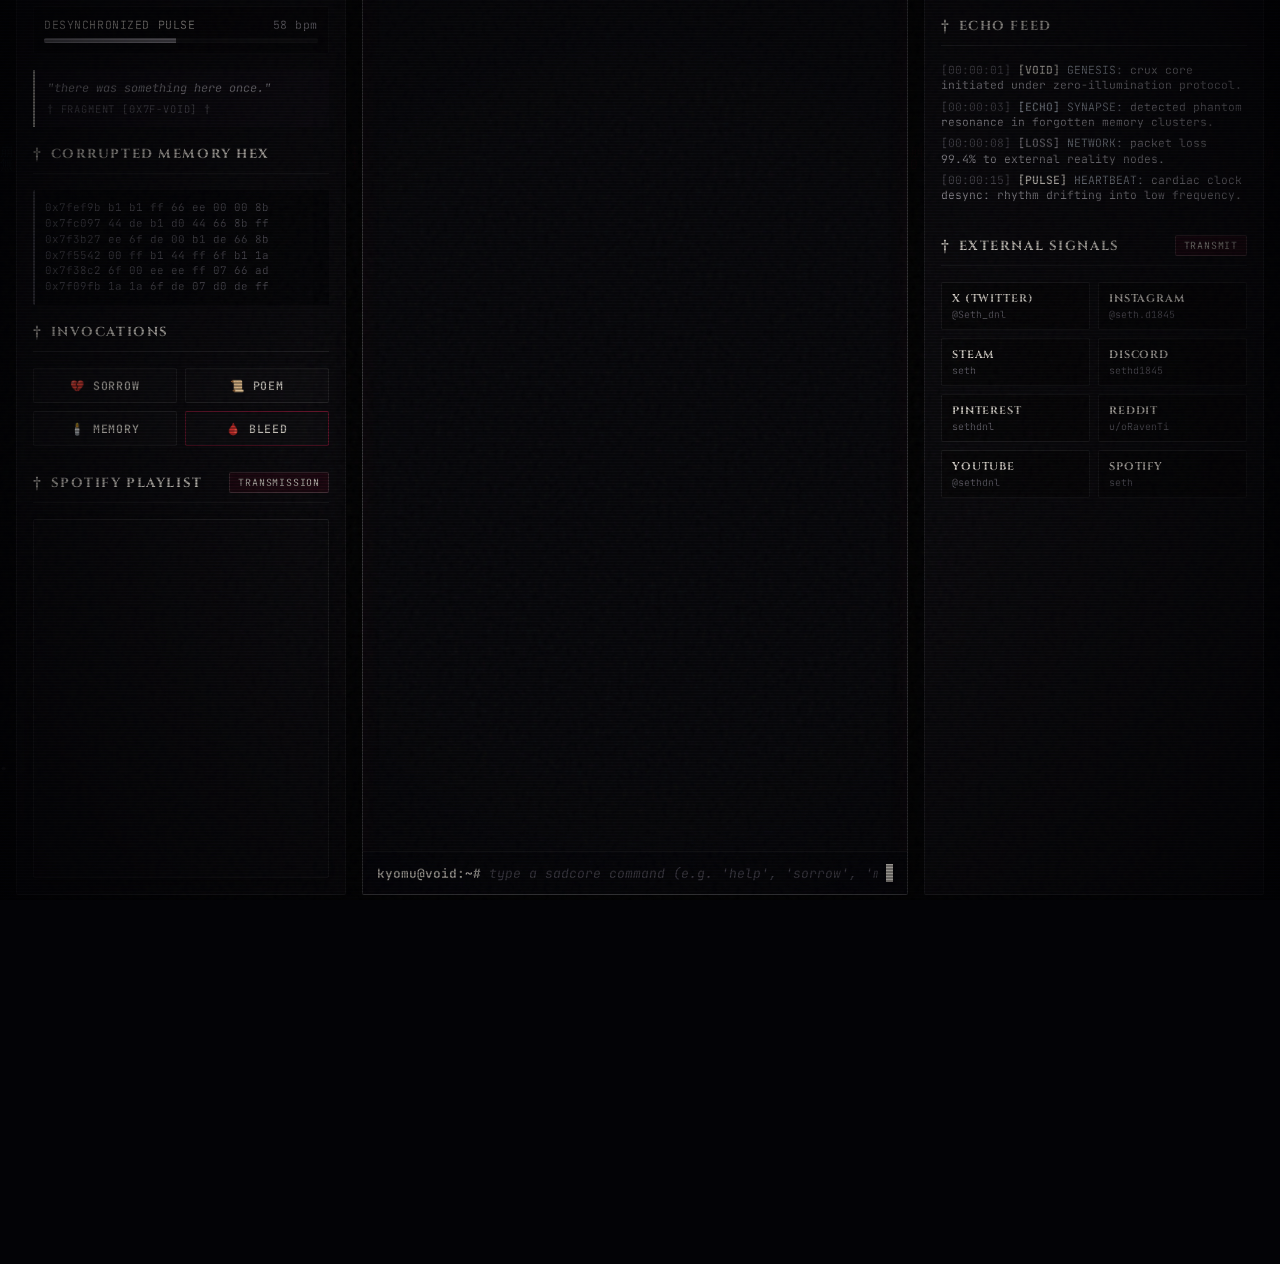
==== index.html @ 068c8fa4 "Initial commit" ====
<!DOCTYPE html>
<html lang="en">
<head>
  <meta charset="UTF-8">
  <meta name="viewport" content="width=device-width, initial-scale=1.0">
  <meta name="description" content="crux_kyomu.sys - darkcore / sadcore cybernetic terminal & desolation telemetry">
  <meta name="keywords" content="crux_kyomu, darkcore, sadcore, cybernihilism, webcore, gothic terminal, void system">
  <meta name="author" content="Crux Kyomu Void Syndicate">
  <title>† CRUX_KYOMU.SYS // VOID_SECTOR †</title>
  <link rel="stylesheet" href="./assets/css/main.css">
  <link rel="icon" href="./assets/images/crux_sigil.svg" type="image/svg+xml">
</head>
<body>
  <!-- Darkcore Grain & CRT Scanline Overlays -->
  <div class="grain-overlay"></div>
  <div class="scanlines"></div>

  <!-- Ambient Sadcore Canvas Particles -->
  <canvas id="bg-canvas"></canvas>

  <div class="app-container">
    <!-- Header HUD -->
    <header class="sys-header bleed-border">
      <div class="brand-section">
        <div style="width: 38px; height: 38px; display: flex; align-items: center; justify-content: center;">
          <img src="./assets/images/crux_sigil.svg" alt="Crux Sigil" style="width: 100%; height: 100%; filter: drop-shadow(0 0 8px rgba(255,26,83,0.5));">
        </div>
        <div>
          <h1 class="sys-logo-glitch chromatic-text">
            <span class="accent">CRUX</span>_<span style="color:var(--bone-white)">KYOMU</span>.SYS
            <span class="sub-tag">「虚無と崩壊」</span>
          </h1>
        </div>
        <span class="sys-badge">DESOLATION PROTOCOL • CLASS-4</span>
      </div>

      <div class="header-status-panel">
        <div class="status-item">
          <span class="status-label">TIME STREAM</span>
          <span class="status-val" id="sys-clock">2026-09-26 00:00:00 utc [dec-void]</span>
        </div>
        <div class="status-item">
          <span class="status-label">VESSEL STATE</span>
          <span class="status-val" style="color: var(--crimson-bright)">irreversible decay</span>
        </div>
        <div class="theme-switcher">
          <button class="theme-btn active" data-theme="noir">NOIR</button>
          <button class="theme-btn" data-theme="crimson">CRIMSON</button>
          <button class="theme-btn" data-theme="ghost">GHOST</button>
          <button class="theme-btn" data-theme="abyss">ABYSS</button>
          <button class="theme-btn" id="ambient-toggle-btn">🕯️ DRONE: OFF</button>
        </div>
      </div>
    </header>

    <!-- Main Dashboard Grid -->
    <main class="main-grid">
      <!-- Left Panel: Melancholy Gauges & Memory Fragment -->
      <aside class="hud-panel">
        <div class="panel-header">
          <h2 class="panel-title"><span class="crux-icon">†</span> GRIEF & DECAY TELEMETRY</h2>
          <span class="status-label" style="color: var(--crimson-bright)">LIVE</span>
        </div>

        <div class="subsystem-list">
          <div class="subsystem-card">
            <div class="subsystem-meta">
              <span style="color:var(--bone-white)">SORROW INDEX</span>
              <span id="val-sorrow-index" style="color: var(--crimson-bright)">95.4%</span>
            </div>
            <div class="bar-container">
              <div class="bar-fill" style="width: 95.4%;"></div>
            </div>
          </div>

          <div class="subsystem-card">
            <div class="subsystem-meta">
              <span style="color:var(--bone-white)">ENTROPY DECAY RATE</span>
              <span id="val-decay-rate" style="color: var(--ghost-cyan)">0.048 Δ/s</span>
            </div>
            <div class="bar-container">
              <div class="bar-fill" style="width: 68%; background: var(--ghost-cyan);"></div>
            </div>
          </div>

          <div class="subsystem-card">
            <div class="subsystem-meta">
              <span style="color:var(--bone-white)">DESYNCHRONIZED PULSE</span>
              <span id="val-pulse" style="color: var(--faded-rose)">58 bpm</span>
            </div>
            <div class="bar-container">
              <div class="bar-fill" style="width: 48%; background: var(--faded-rose);"></div>
            </div>
          </div>
        </div>

        <div class="memory-fragment">
          <p>"there was something here once."</p>
          <span class="author">† FRAGMENT [0X7F-VOID] †</span>
        </div>

        <div class="panel-header">
          <h2 class="panel-title"><span class="crux-icon">†</span> CORRUPTED MEMORY HEX</h2>
        </div>
        <div class="hex-monitor" id="hex-stream">
          0x7f0120  00 ad de ad  66 00 1a 07<br>
          0x7f0128  b1 ee d0 44  ff 8b 00 00<br>
          0x7f0130  6f 07 de ad  00 00 1a ff
        </div>

        <div class="panel-header">
          <h2 class="panel-title"><span class="crux-icon">†</span> INVOCATIONS</h2>
        </div>
        <div class="action-grid">
          <button class="sys-button action-btn" data-action="sorrow">💔 SORROW</button>
          <button class="sys-button action-btn" data-action="poem">📜 POEM</button>
          <button class="sys-button action-btn" data-action="memory">🕯️ MEMORY</button>
          <button class="sys-button action-btn danger" data-action="bleed">🩸 BLEED</button>
        </div>

        <div class="panel-header" style="margin-top: 10px;">
          <h2 class="panel-title"><span class="crux-icon">†</span> SPOTIFY PLAYLIST</h2>
          <span class="sys-badge" style="font-size:0.62rem;">TRANSMISSION</span>
        </div>
        <div class="spotify-embed-container">
          <iframe 
            data-testid="embed-iframe" 
            style="border-radius:12px" 
            src="https://open.spotify.com/embed/playlist/5Tnhswyzsaw82p5qM2ZqtW?utm_source=generator&si=43b4b83bb3964f24" 
            width="100%" 
            height="352" 
            frameBorder="0" 
            allowfullscreen="" 
            allow="autoplay; clipboard-write; encrypted-media; fullscreen; picture-in-picture" 
            loading="lazy">
          </iframe>
        </div>
      </aside>

      <!-- Center Panel: Terminal Window -->
      <section class="hud-panel" style="padding: 0; background: transparent; border: none;">
        <div class="terminal-window">
          <div class="terminal-header">
            <div class="terminal-title">
              <span style="color: var(--crimson-bright)">†</span> CRUX_KYOMU_CLI // SADCORE TERMINAL SESSION [TTY:0]
            </div>
            <div class="terminal-controls">
              <span class="terminal-dot red"></span>
              <span class="terminal-dot yellow"></span>
              <span class="terminal-dot green"></span>
            </div>
          </div>

          <div class="terminal-body" id="terminal-output">
            <!-- Populated dynamically by terminal.js -->
          </div>

          <div class="terminal-input-row">
            <span class="terminal-prompt">kyomu@void:~#</span>
            <input type="text" id="terminal-cmd-input" class="terminal-input" placeholder="type a sadcore command (e.g. 'help', 'sorrow', 'memory', 'poem', 'bleed', 'kyomu')..." autocomplete="off" autofocus>
            <span class="cursor-sad"></span>
          </div>
        </div>
      </section>

      <!-- Right Panel: Desolate Nodes & Event Stream -->
      <aside class="hud-panel">
        <div class="panel-header">
          <h2 class="panel-title"><span class="crux-icon">†</span> ISOLATED NODES</h2>
          <span class="sys-badge" style="font-size:0.62rem;">DEAD LINKS</span>
        </div>

        <div style="font-size: 0.74rem; display: flex; flex-direction: column; gap: 8px;">
          <div style="display:flex; justify-content:space-between; align-items:center; border-bottom:1px solid rgba(255,255,255,0.04); padding-bottom:4px;">
            <span>tokyo-shibuya-abyss</span>
            <span style="color:var(--text-muted); font-weight:600">timeout [lost]</span>
          </div>
          <div style="display:flex; justify-content:space-between; align-items:center; border-bottom:1px solid rgba(255,255,255,0.04); padding-bottom:4px;">
            <span>neo-kyoto-ruins</span>
            <span style="color:var(--crimson-bright); font-weight:600">corrupted</span>
          </div>
          <div style="display:flex; justify-content:space-between; align-items:center; border-bottom:1px solid rgba(255,255,255,0.04); padding-bottom:4px;">
            <span>orbital-crux-grave</span>
            <span style="color:var(--decay-gray); font-weight:600">silent</span>
          </div>
          <div style="display:flex; justify-content:space-between; align-items:center;">
            <span>abyssal-heart-0</span>
            <span style="color:var(--faded-rose); font-weight:600">isolated [0 bpm]</span>
          </div>
        </div>

        <div class="panel-header" style="margin-top: 10px;">
          <h2 class="panel-title"><span class="crux-icon">†</span> ECHO FEED</h2>
        </div>
        <div id="log-feed" style="max-height: 180px; overflow-y: auto; display: flex; flex-direction: column;">
          <!-- Populated by logs.js -->
        </div>

        <div class="panel-header" style="margin-top: 10px;">
          <h2 class="panel-title"><span class="crux-icon">†</span> EXTERNAL SIGNALS</h2>
          <span class="sys-badge" style="font-size:0.62rem;">TRANSMIT</span>
        </div>
        <div class="social-links-grid">
          <a href="https://x.com/Seth_dnl" target="_blank" rel="noopener noreferrer" class="social-link-item">
            <span class="social-name">X (TWITTER)</span>
            <span class="social-handle">@Seth_dnl</span>
          </a>
          <a href="https://www.instagram.com/seth.d1845/" target="_blank" rel="noopener noreferrer" class="social-link-item">
            <span class="social-name">INSTAGRAM</span>
            <span class="social-handle">@seth.d1845</span>
          </a>
          <a href="https://steamcommunity.com/id/sethdnl/" target="_blank" rel="noopener noreferrer" class="social-link-item">
            <span class="social-name">STEAM</span>
            <span class="social-handle">seth</span>
          </a>
          <a href="https://discord.com/users/997465885503672370" target="_blank" rel="noopener noreferrer" class="social-link-item">
            <span class="social-name">DISCORD</span>
            <span class="social-handle">sethd1845</span>
          </a>
          <a href="https://pinterest.com/sethdnl" target="_blank" rel="noopener noreferrer" class="social-link-item">
            <span class="social-name">PINTEREST</span>
            <span class="social-handle">sethdnl</span>
          </a>
          <a href="https://www.reddit.com/user/oRavenTi/" target="_blank" rel="noopener noreferrer" class="social-link-item">
            <span class="social-name">REDDIT</span>
            <span class="social-handle">u/oRavenTi</span>
          </a>
          <a href="https://www.youtube.com/@sethdnl" target="_blank" rel="noopener noreferrer" class="social-link-item">
            <span class="social-name">YOUTUBE</span>
            <span class="social-handle">@sethdnl</span>
          </a>
          <a href="https://open.spotify.com/user/12157827613?si=49e9026c6cba41d1" target="_blank" rel="noopener noreferrer" class="social-link-item">
            <span class="social-name">SPOTIFY</span>
            <span class="social-handle">seth</span>
          </a>
        </div>
      </aside>
    </main>

    <!-- Footer -->
    <footer class="sys-footer">
      <div>
        <span>CRUX_KYOMU.SYS // DARKCORE • SADCORE • NIHIL-KERNEL</span>
      </div>
      <div>
        <span>ENTROPY STATUS: <strong style="color: var(--crimson-bright)">irreversible eternal static</strong></span>
      </div>
    </footer>
  </div>

  <script type="module" src="./assets/js/app.js"></script>
</body>
</html>
---- assets/css/main.css ----
@import url('https://fonts.googleapis.com/css2?family=Cinzel:wght@500;700;900&family=JetBrains+Mono:ital,wght@0,300;0,400;0,600;1,300&family=UnifrakturMaguntia&family=Rajdhani:wght@500;600;700&display=swap');
@import url('./system-theme.css');
@import url('./animations.css');
@import url('./terminal.css');

/* Global Reset & Base */
* {
  box-sizing: border-box;
  margin: 0;
  padding: 0;
}

html, body {
  width: 100%;
  height: 100%;
  background-color: var(--bg-dark);
  color: var(--text-main);
  font-family: var(--font-mono);
  overflow-x: hidden;
  position: relative;
}

#bg-canvas {
  position: fixed;
  top: 0;
  left: 0;
  width: 100vw;
  height: 100vh;
  z-index: 0;
  opacity: 0.35;
  pointer-events: none;
}

/* App Container */
.app-container {
  position: relative;
  z-index: 10;
  min-height: 100vh;
  display: flex;
  flex-direction: column;
  padding: var(--space-md);
  max-width: 1540px;
  margin: 0 auto;
  gap: var(--space-md);
}

/* Header */
.sys-header {
  display: flex;
  justify-content: space-between;
  align-items: center;
  padding: 14px var(--space-lg);
  background: var(--bg-card);
  backdrop-filter: blur(14px);
  border: 1px solid var(--border-glow);
  border-radius: var(--radius-sm);
  box-shadow: 0 4px 25px rgba(0, 0, 0, 0.7);
}

.brand-section {
  display: flex;
  align-items: center;
  gap: 14px;
}

.gothic-symbol {
  font-family: var(--font-gothic);
  font-size: 1.8rem;
  color: var(--crimson-bright);
  line-height: 1;
  text-shadow: 0 0 12px var(--crimson-glow);
}

.sys-logo-glitch {
  font-family: var(--font-display);
  font-size: 1.4rem;
  font-weight: 700;
  letter-spacing: 0.18em;
  color: var(--bone-white);
  display: flex;
  align-items: center;
  gap: 6px;
}

.sys-logo-glitch .accent {
  color: var(--crimson-bright);
  font-weight: 900;
}

.sys-logo-glitch .sub-tag {
  font-size: 0.7rem;
  color: var(--text-muted);
  font-family: var(--font-mono);
  letter-spacing: 0.08em;
}

.sys-badge {
  background: rgba(153, 0, 43, 0.15);
  color: var(--crimson-bright);
  font-size: 0.68rem;
  padding: 3px 8px;
  border-radius: var(--radius-sm);
  border: 1px solid var(--crimson-glow);
  letter-spacing: 0.08em;
}

.header-status-panel {
  display: flex;
  gap: var(--space-lg);
  align-items: center;
}

.status-item {
  display: flex;
  flex-direction: column;
  gap: 2px;
}

.status-label {
  font-size: 0.62rem;
  color: var(--text-muted);
  text-transform: uppercase;
  letter-spacing: 0.1em;
}

.status-val {
  font-size: 0.82rem;
  font-weight: 600;
  color: var(--bone-white);
}

.theme-switcher {
  display: flex;
  gap: 6px;
}

.theme-btn {
  background: rgba(255, 255, 255, 0.03);
  border: 1px solid var(--border-muted);
  color: var(--text-muted);
  padding: 4px 8px;
  font-size: 0.68rem;
  cursor: pointer;
  border-radius: var(--radius-sm);
  font-family: var(--font-mono);
  transition: var(--trans-fast);
}

.theme-btn:hover, .theme-btn.active {
  color: var(--bone-white);
  border-color: var(--crimson-bright);
  background: rgba(153, 0, 43, 0.2);
}

/* Main Dashboard Grid */
.main-grid {
  display: grid;
  grid-template-columns: 330px 1fr 340px;
  gap: var(--space-md);
  flex: 1;
}

@media (max-width: 1200px) {
  .main-grid {
    grid-template-columns: 1fr 1fr;
  }
}

@media (max-width: 820px) {
  .main-grid {
    grid-template-columns: 1fr;
  }
}

/* HUD Panels */
.hud-panel {
  background: var(--bg-card);
  backdrop-filter: blur(12px);
  border: 1px solid var(--border-muted);
  border-radius: var(--radius-sm);
  padding: var(--space-md);
  display: flex;
  flex-direction: column;
  gap: var(--space-md);
  box-shadow: 0 8px 30px rgba(0, 0, 0, 0.6);
  transition: var(--trans-fast);
}

.hud-panel:hover {
  border-color: var(--border-glow);
}

.panel-header {
  display: flex;
  justify-content: space-between;
  align-items: center;
  border-bottom: 1px solid var(--border-muted);
  padding-bottom: 8px;
}

.panel-title {
  font-family: var(--font-display);
  font-size: 0.82rem;
  font-weight: 700;
  letter-spacing: 0.12em;
  color: var(--bone-white);
  display: flex;
  align-items: center;
  gap: 8px;
}

.panel-title .crux-icon {
  color: var(--crimson-bright);
  font-size: 1rem;
}

/* Melancholy Subsystems & Gauges */
.subsystem-list {
  display: flex;
  flex-direction: column;
  gap: 12px;
}

.subsystem-card {
  background: rgba(0, 0, 0, 0.35);
  border: 1px solid rgba(255, 255, 255, 0.04);
  padding: 10px;
  border-radius: var(--radius-sm);
  display: flex;
  flex-direction: column;
  gap: 6px;
}

.subsystem-meta {
  display: flex;
  justify-content: space-between;
  font-size: 0.72rem;
  letter-spacing: 0.05em;
}

.bar-container {
  width: 100%;
  height: 5px;
  background: rgba(255, 255, 255, 0.05);
  border-radius: 2px;
  overflow: hidden;
}

.bar-fill {
  height: 100%;
  background: var(--crimson-blood);
  box-shadow: 0 0 8px var(--crimson-glow);
  transition: width 0.6s cubic-bezier(0.16, 1, 0.3, 1);
}

/* Poetic Memory Fragments */
.memory-fragment {
  background: rgba(18, 14, 24, 0.5);
  border-left: 2px solid var(--crimson-bright);
  padding: 10px 12px;
  font-size: 0.74rem;
  line-height: 1.5;
  color: var(--text-main);
  font-style: italic;
  display: flex;
  flex-direction: column;
  gap: 4px;
}

.memory-fragment .author {
  font-size: 0.65rem;
  color: var(--text-muted);
  font-style: normal;
  text-transform: uppercase;
  letter-spacing: 0.08em;
}

/* Hex & Sorrow Stream */
.hex-monitor {
  font-size: 0.68rem;
  line-height: 1.45;
  color: var(--decay-gray);
  max-height: 140px;
  overflow: hidden;
  background: rgba(3, 3, 6, 0.8);
  padding: 10px;
  border-radius: var(--radius-sm);
  font-family: var(--font-mono);
  border-left: 2px solid var(--crimson-blood);
}

/* Darkcore Action Buttons */
.action-grid {
  display: grid;
  grid-template-columns: 1fr 1fr;
  gap: 8px;
}

.sys-button {
  background: rgba(255, 255, 255, 0.02);
  border: 1px solid var(--border-muted);
  color: var(--bone-white);
  padding: 9px;
  font-family: var(--font-mono);
  font-size: 0.72rem;
  font-weight: 600;
  letter-spacing: 0.08em;
  text-transform: uppercase;
  cursor: pointer;
  border-radius: var(--radius-sm);
  transition: var(--trans-fast);
  display: flex;
  align-items: center;
  justify-content: center;
  gap: 6px;
}

.sys-button:hover {
  background: rgba(153, 0, 43, 0.25);
  border-color: var(--crimson-bright);
  color: #ffffff;
  box-shadow: 0 0 14px var(--crimson-glow);
}

.sys-button.danger {
  border-color: rgba(255, 26, 83, 0.35);
  color: var(--crimson-bright);
}

.sys-button.danger:hover {
  background: var(--crimson-bright);
  color: #000;
  box-shadow: 0 0 16px var(--crimson-glow);
}

/* Social / External Links */
.social-links-grid {
  display: grid;
  grid-template-columns: 1fr 1fr;
  gap: 8px;
}

.social-link-item {
  display: flex;
  flex-direction: column;
  gap: 2px;
  background: rgba(0, 0, 0, 0.4);
  border: 1px solid var(--border-muted);
  border-radius: var(--radius-sm);
  padding: 8px 10px;
  text-decoration: none;
  transition: var(--trans-fast);
}

.social-link-item:hover {
  border-color: var(--border-glow);
  background: rgba(255, 255, 255, 0.04);
  box-shadow: 0 0 10px var(--border-glow);
  transform: translateY(-1px);
}

.social-name {
  font-family: var(--font-display);
  font-size: 0.68rem;
  font-weight: 700;
  letter-spacing: 0.08em;
  color: var(--bone-white);
}

.social-handle {
  font-family: var(--font-mono);
  font-size: 0.62rem;
  color: var(--text-muted);
}

/* Spotify Embed Widget */
.spotify-embed-container {
  width: 100%;
  border-radius: var(--radius-sm);
  overflow: hidden;
  box-shadow: 0 4px 20px rgba(0, 0, 0, 0.6);
  border: 1px solid var(--border-muted);
  transition: var(--trans-fast);
}

.spotify-embed-container:hover {
  border-color: var(--border-glow);
}

/* Footer Status Bar */
.sys-footer {
  display: flex;
  justify-content: space-between;
  align-items: center;
  padding: 10px var(--space-md);
  background: var(--bg-card);
  border: 1px solid var(--border-muted);
  border-radius: var(--radius-sm);
  font-size: 0.72rem;
  color: var(--text-muted);
}
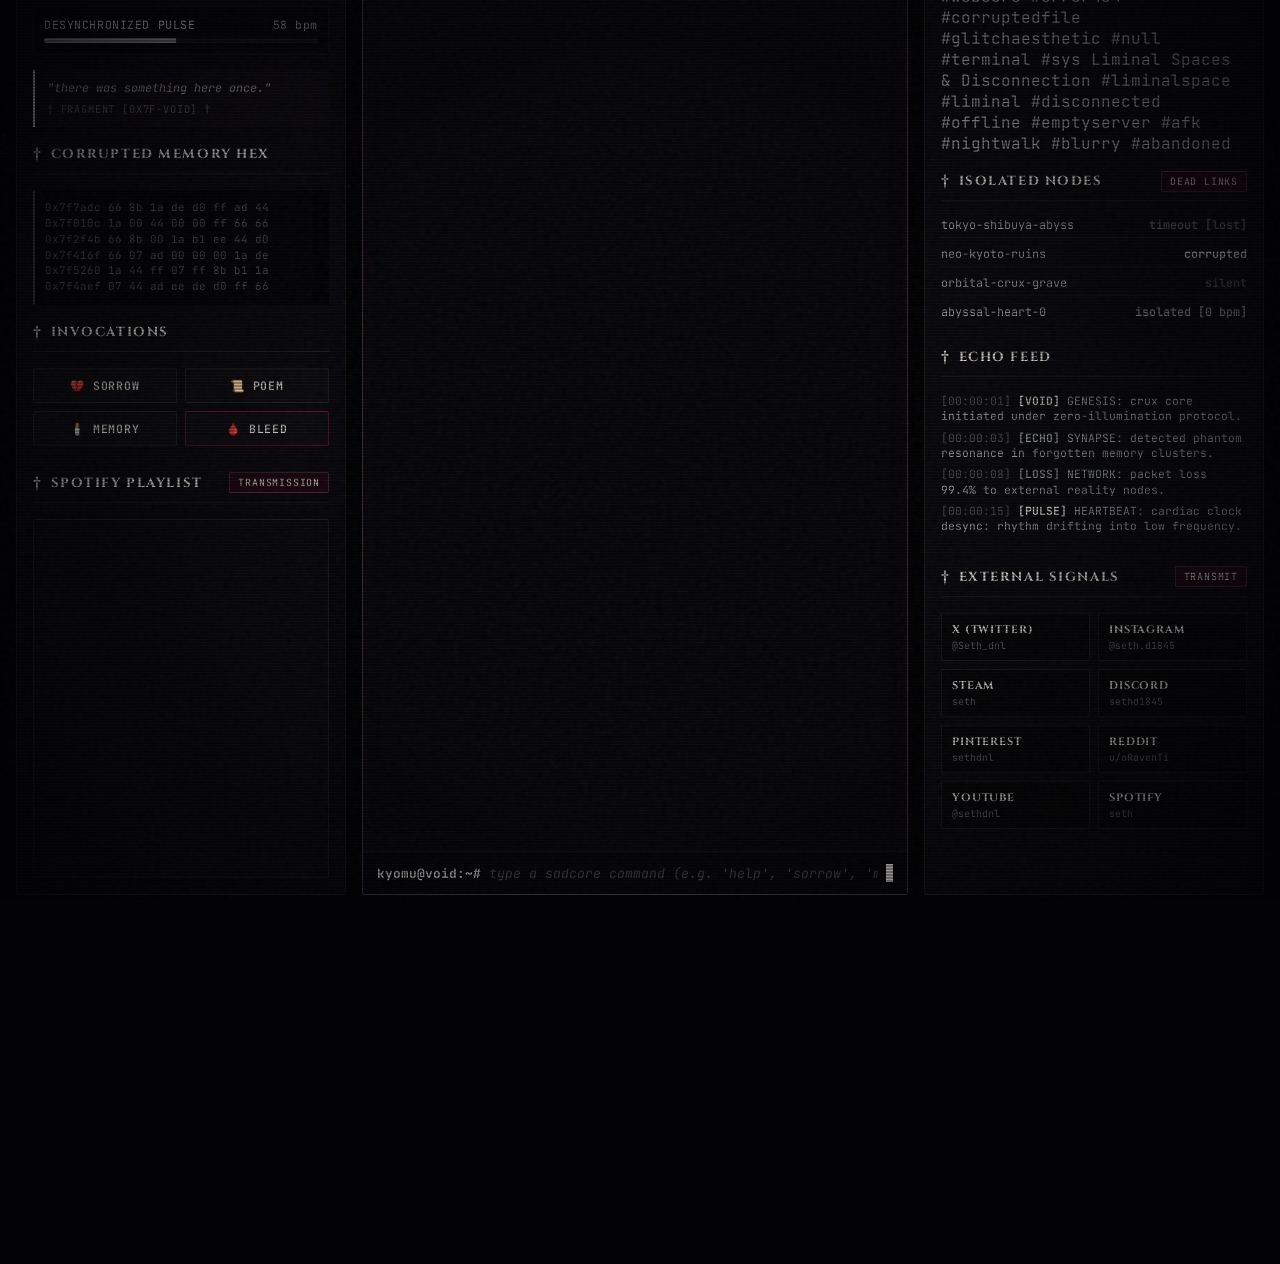
==== commit 1b14d28d: "idk" ====
--- a/index.html
+++ b/index.html
@@ -164,7 +164,14 @@
       </section>
 
       <!-- Right Panel: Desolate Nodes & Event Stream -->
-      <aside class="hud-panel">
+      <aside class="hud-panel">The Void & Melancholy
+#kyomu #void #emptiness #melancholy #solitude #darkaesthetic #shadows #nothingness #fading #echoes
+
+Digital Decay & Glitchcore
+#glitchcore #systemerror #cybergrunge #webcore #error404 #corruptedfile #glitchaesthetic #null #terminal #sys
+
+Liminal Spaces & Disconnection
+#liminalspace #liminal #disconnected #offline #emptyserver #afk #nightwalk #blurry #abandoned
         <div class="panel-header">
           <h2 class="panel-title"><span class="crux-icon">†</span> ISOLATED NODES</h2>
           <span class="sys-badge" style="font-size:0.62rem;">DEAD LINKS</span>
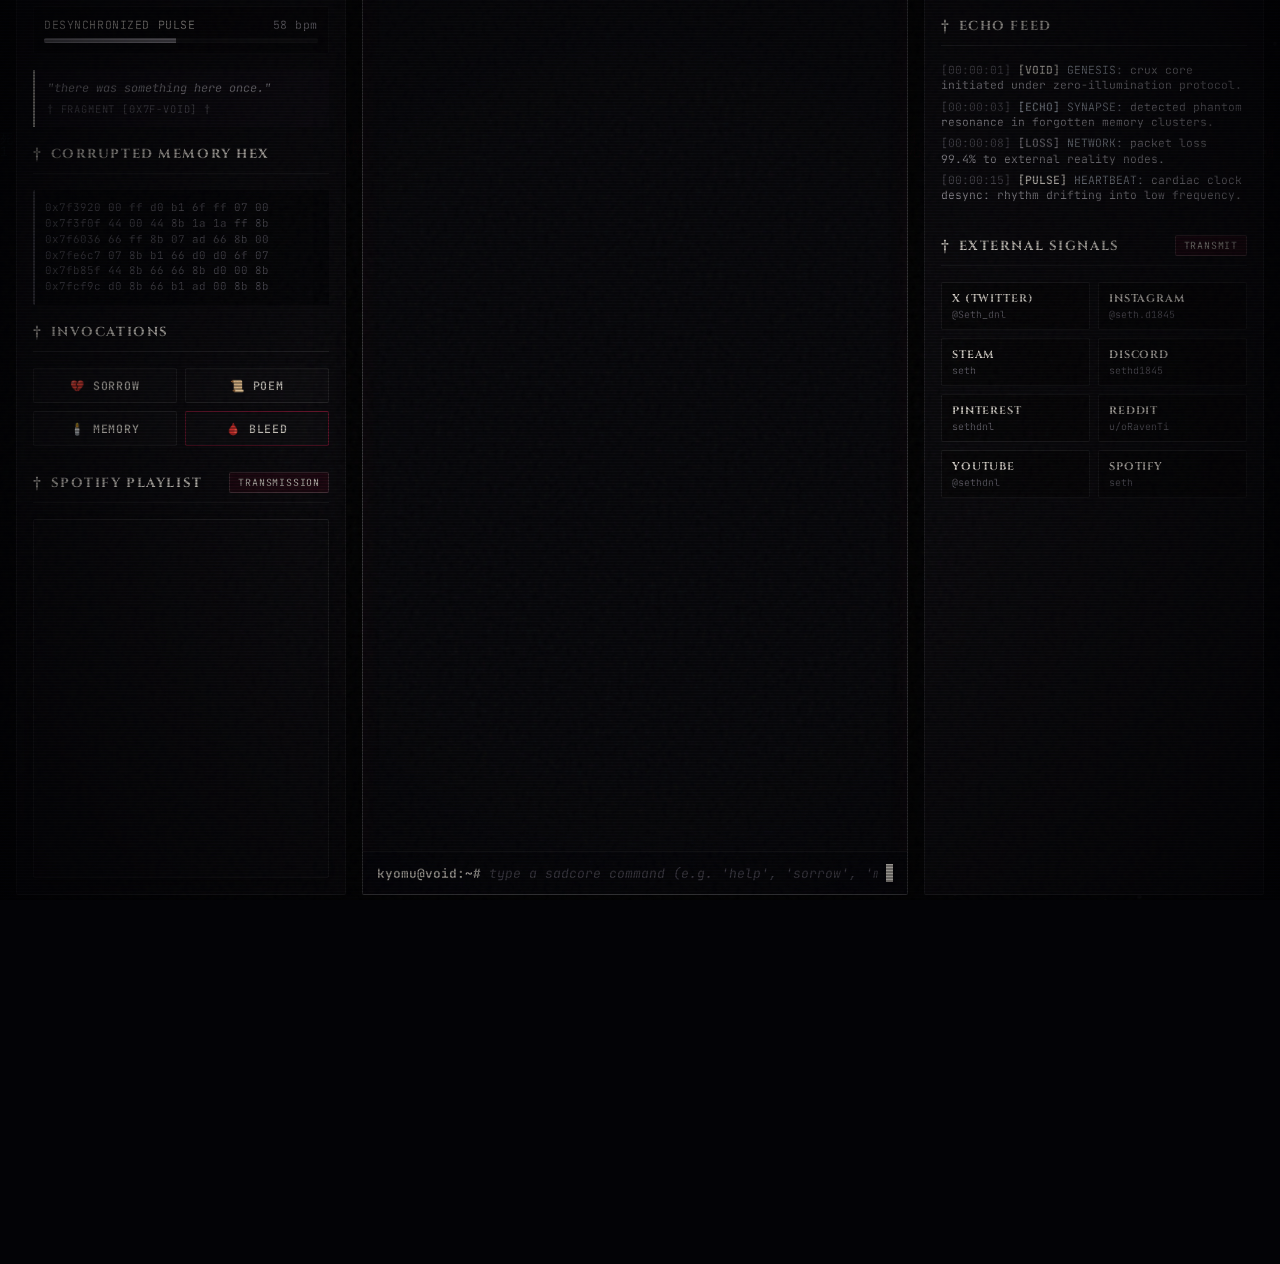
==== commit 29b3a9a0: "Update index.html" ====
--- a/index.html
+++ b/index.html
@@ -164,14 +164,7 @@
       </section>
 
       <!-- Right Panel: Desolate Nodes & Event Stream -->
-      <aside class="hud-panel">The Void & Melancholy
-#kyomu #void #emptiness #melancholy #solitude #darkaesthetic #shadows #nothingness #fading #echoes
-
-Digital Decay & Glitchcore
-#glitchcore #systemerror #cybergrunge #webcore #error404 #corruptedfile #glitchaesthetic #null #terminal #sys
-
-Liminal Spaces & Disconnection
-#liminalspace #liminal #disconnected #offline #emptyserver #afk #nightwalk #blurry #abandoned
+      <aside class="hud-panel">
         <div class="panel-header">
           <h2 class="panel-title"><span class="crux-icon">†</span> ISOLATED NODES</h2>
           <span class="sys-badge" style="font-size:0.62rem;">DEAD LINKS</span>
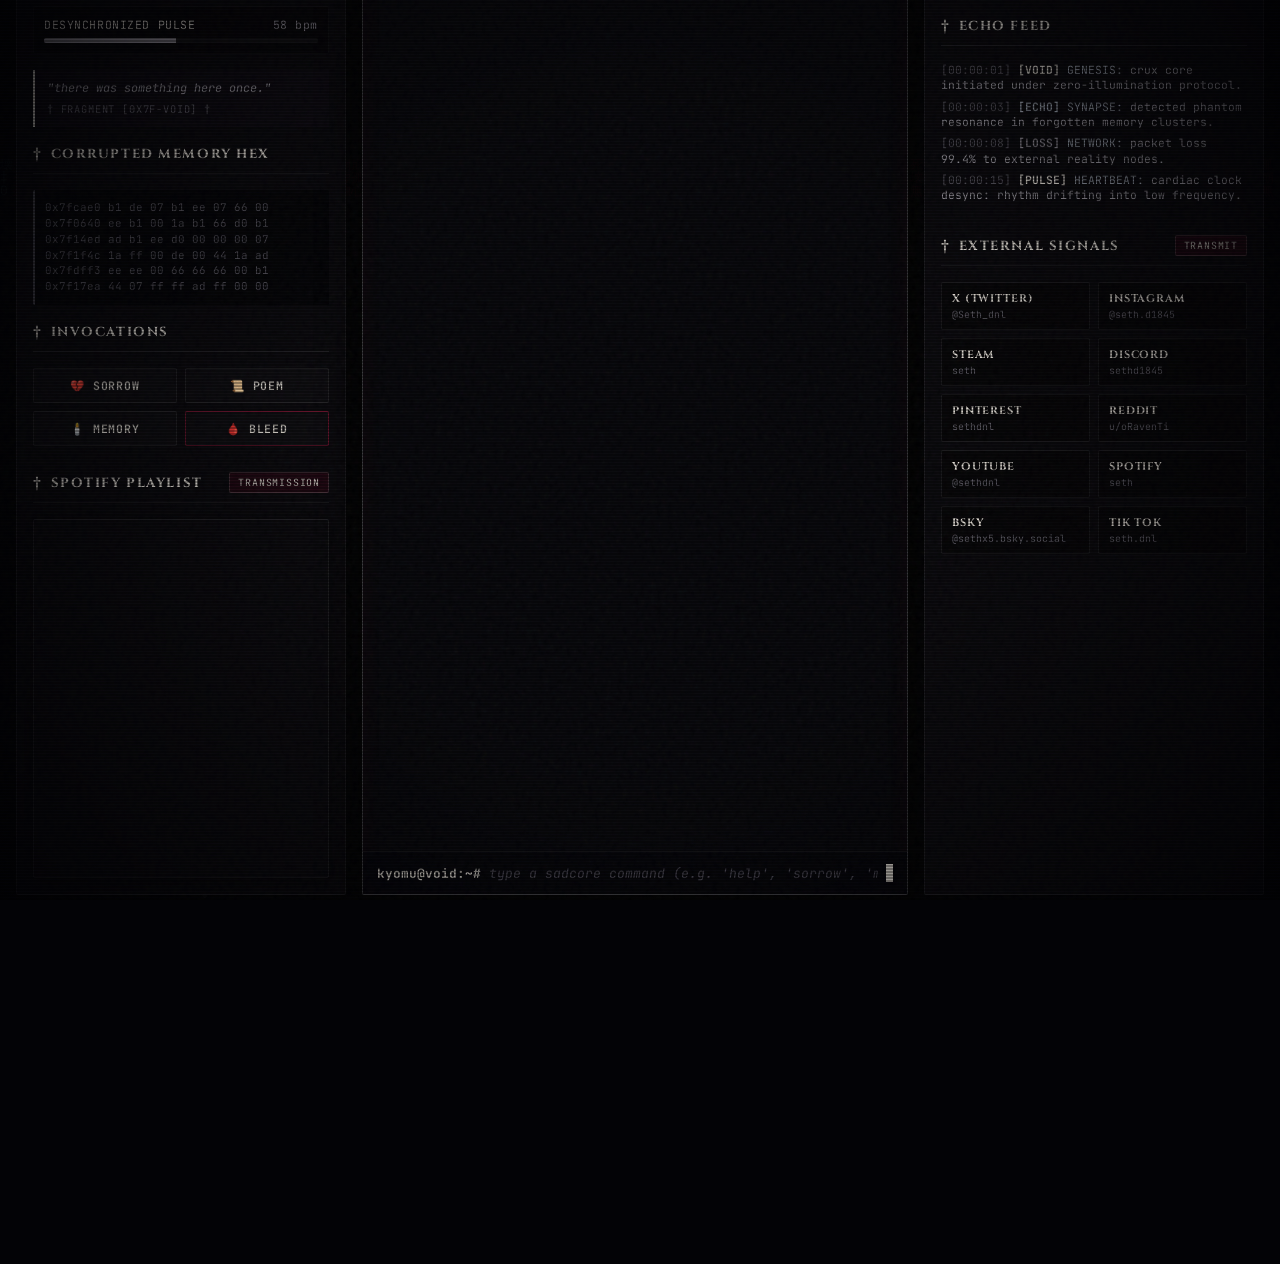
==== commit bf8e49e0: "Update index.html" ====
--- a/index.html
+++ b/index.html
@@ -233,6 +233,14 @@
             <span class="social-name">SPOTIFY</span>
             <span class="social-handle">seth</span>
           </a>
+          <a href="https://bsky.app/profile/sethx5.bsky.social" target="_blank" rel="noopener noreferrer" class="social-link-item">
+            <span class="social-name">BSKY</span>
+            <span class="social-handle">@sethx5.bsky.social</span>
+          </a>
+          <a href="https://www.tiktok.com/@seth.dnl" target="_blank" rel="noopener noreferrer" class="social-link-item">
+            <span class="social-name">TIK TOK</span>
+            <span class="social-handle">seth.dnl</span>
+          </a>
         </div>
       </aside>
     </main>
